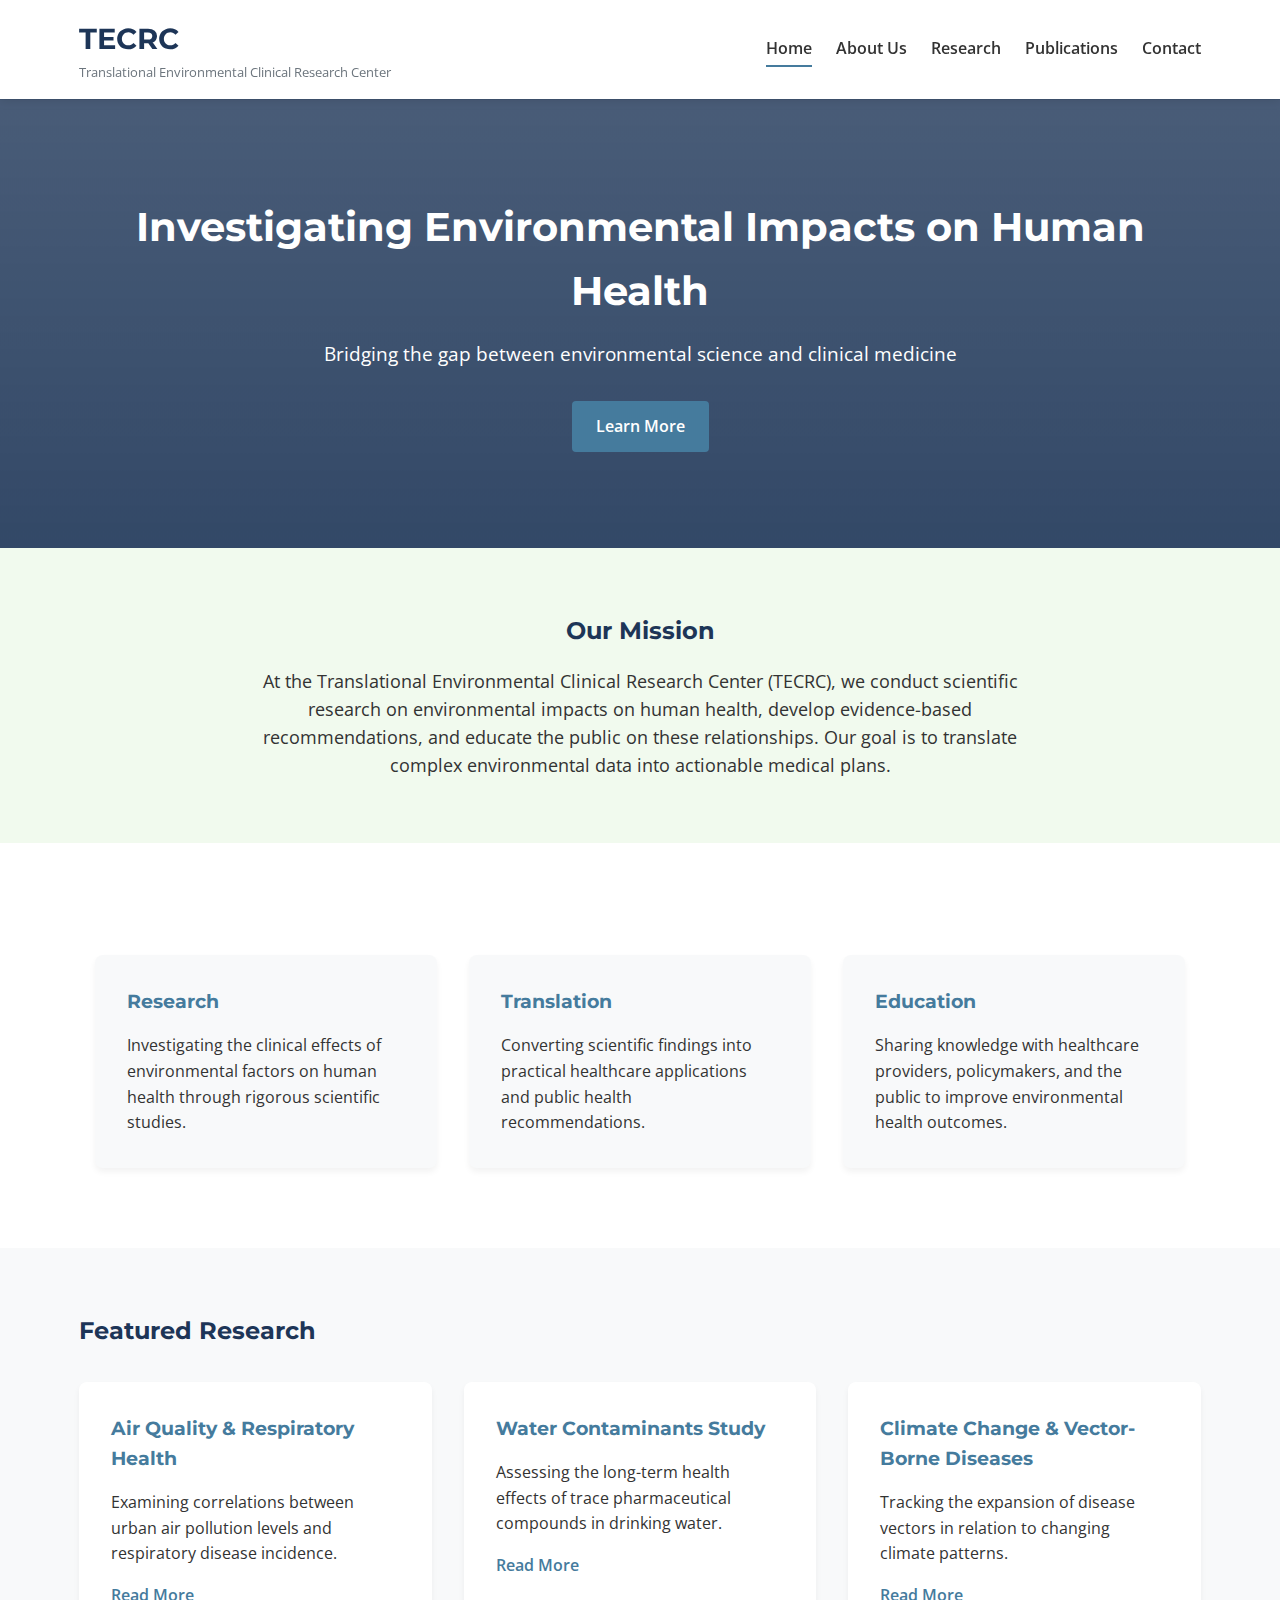
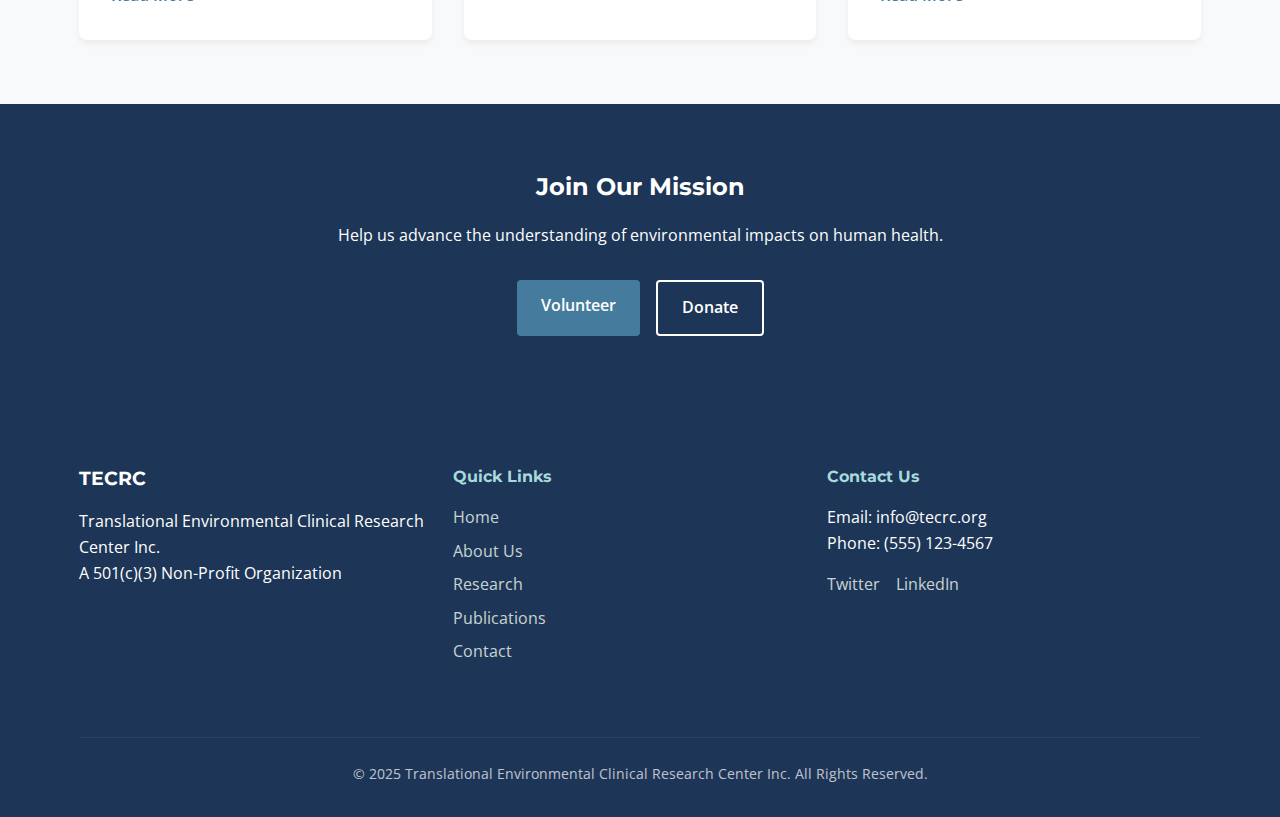
==== index.html @ ccc6c336 "html mass update" ====
<!DOCTYPE html>
<html lang="en">
<head>
    <meta charset="UTF-8">
    <meta name="viewport" content="width=device-width, initial-scale=1.0">
    <title>TECRC - Translational Environmental Clinical Research Center</title>
    <link rel="stylesheet" href="styles.css">
    <link rel="preconnect" href="https://fonts.googleapis.com">
    <link rel="preconnect" href="https://fonts.gstatic.com" crossorigin>
    <link href="https://fonts.googleapis.com/css2?family=Open+Sans:wght@400;600&family=Montserrat:wght@400;700&display=swap" rel="stylesheet">
</head>
<body>
    <header>
        <div class="container">
            <div class="logo">
                <h1>TECRC</h1>
                <p class="tagline">Translational Environmental Clinical Research Center</p>
            </div>
            <nav>
                <ul>
                    <li><a href="index.html" class="active">Home</a></li>
                    <li><a href="about.html">About Us</a></li>
                    <li><a href="research.html">Research</a></li>
                    <li><a href="publications.html">Publications</a></li>
                    <li><a href="contact.html">Contact</a></li>
                </ul>
            </nav>
        </div>
    </header>

    <section class="hero">
        <div class="container">
            <h2>Investigating Environmental Impacts on Human Health</h2>
            <p>Bridging the gap between environmental science and clinical medicine</p>
            <a href="about.html" class="btn">Learn More</a>
        </div>
    </section>

    <section class="mission">
        <div class="container">
            <h2>Our Mission</h2>
            <p>At the Translational Environmental Clinical Research Center (TECRC), we conduct scientific research on environmental impacts on human health, develop evidence-based recommendations, and educate the public on these relationships. Our goal is to translate complex environmental data into actionable medical plans.</p>
        </div>
    </section>

    <section class="features">
        <div class="container">
            <div class="feature-box">
                <div class="feature">
                    <h3>Research</h3>
                    <p>Investigating the clinical effects of environmental factors on human health through rigorous scientific studies.</p>
                </div>
                <div class="feature">
                    <h3>Translation</h3>
                    <p>Converting scientific findings into practical healthcare applications and public health recommendations.</p>
                </div>
                <div class="feature">
                    <h3>Education</h3>
                    <p>Sharing knowledge with healthcare providers, policymakers, and the public to improve environmental health outcomes.</p>
                </div>
            </div>
        </div>
    </section>

    <section class="latest-research">
        <div class="container">
            <h2>Featured Research</h2>
            <div class="research-grid">
                <div class="research-item">
                    <h3>Air Quality & Respiratory Health</h3>
                    <p>Examining correlations between urban air pollution levels and respiratory disease incidence.</p>
                    <a href="research.html#air-quality" class="read-more">Read More</a>
                </div>
                <div class="research-item">
                    <h3>Water Contaminants Study</h3>
                    <p>Assessing the long-term health effects of trace pharmaceutical compounds in drinking water.</p>
                    <a href="research.html#water-contaminants" class="read-more">Read More</a>
                </div>
                <div class="research-item">
                    <h3>Climate Change & Vector-Borne Diseases</h3>
                    <p>Tracking the expansion of disease vectors in relation to changing climate patterns.</p>
                    <a href="research.html#climate-change" class="read-more">Read More</a>
                </div>
            </div>
        </div>
    </section>

    <section class="cta">
        <div class="container">
            <h2>Join Our Mission</h2>
            <p>Help us advance the understanding of environmental impacts on human health.</p>
            <div class="cta-buttons">
                <a href="contact.html#volunteer" class="btn">Volunteer</a>
                <a href="contact.html#donate" class="btn btn-alt">Donate</a>
            </div>
        </div>
    </section>

    <footer>
        <div class="container">
            <div class="footer-content">
                <div class="footer-info">
                    <h3>TECRC</h3>
                    <p>Translational Environmental Clinical Research Center Inc.</p>
                    <p>A 501(c)(3) Non-Profit Organization</p>
                </div>
                <div class="footer-links">
                    <h4>Quick Links</h4>
                    <ul>
                        <li><a href="index.html">Home</a></li>
                        <li><a href="about.html">About Us</a></li>
                        <li><a href="research.html">Research</a></li>
                        <li><a href="publications.html">Publications</a></li>
                        <li><a href="contact.html">Contact</a></li>
                    </ul>
                </div>
                <div class="footer-contact">
                    <h4>Contact Us</h4>
                    <p>Email: info@tecrc.org</p>
                    <p>Phone: (555) 123-4567</p>
                    <div class="social-links">
                        <a href="#" target="_blank">Twitter</a>
                        <a href="#" target="_blank">LinkedIn</a>
                    </div>
                </div>
            </div>
            <div class="copyright">
                <p>&copy; 2025 Translational Environmental Clinical Research Center Inc. All Rights Reserved.</p>
            </div>
        </div>
    </footer>
</body>
</html>
---- styles.css ----
/* Main Stylesheet for TECRC Website */

/* Reset and Base Styles */
* {
    margin: 0;
    padding: 0;
    box-sizing: border-box;
}

body {
    font-family: 'Open Sans', sans-serif;
    line-height: 1.6;
    color: #333;
    background-color: #f8f9fa;
}

h1, h2, h3, h4, h5, h6 {
    font-family: 'Montserrat', sans-serif;
    margin-bottom: 1rem;
    color: #1d3557;
}

a {
    text-decoration: none;
    color: #457b9d;
    transition: color 0.3s ease;
}

a:hover {
    color: #1d3557;
}

.container {
    width: 90%;
    max-width: 1200px;
    margin: 0 auto;
    padding: 0 15px;
}

section {
    padding: 4rem 0;
}

.btn {
    display: inline-block;
    background-color: #457b9d;
    color: white;
    padding: 0.8rem 1.5rem;
    border-radius: 4px;
    font-weight: 600;
    transition: background-color 0.3s ease;
}

.btn:hover {
    background-color: #1d3557;
    color: white;
}

.btn-alt {
    background-color: transparent;
    border: 2px solid #457b9d;
    color: #457b9d;
}

.btn-alt:hover {
    background-color: #457b9d;
    color: white;
}

/* Header Styles */
header {
    background-color: white;
    box-shadow: 0 2px 10px rgba(0, 0, 0, 0.1);
    position: sticky;
    top: 0;
    z-index: 100;
}

header .container {
    display: flex;
    justify-content: space-between;
    align-items: center;
    padding: 1rem 15px;
}

.logo h1 {
    font-size: 1.8rem;
    margin-bottom: 0;
    color: #1d3557;
}

.tagline {
    font-size: 0.8rem;
    color: #6c757d;
}

nav ul {
    display: flex;
    list-style: none;
}

nav ul li {
    margin-left: 1.5rem;
}

nav ul li a {
    font-weight: 600;
    color: #333;
    padding: 0.5rem 0;
    position: relative;
}

nav ul li a:after {
    content: '';
    position: absolute;
    width: 0;
    height: 2px;
    bottom: 0;
    left: 0;
    background-color: #457b9d;
    transition: width 0.3s ease;
}

nav ul li a:hover:after, nav ul li a.active:after {
    width: 100%;
}

/* Hero Section */
.hero {
    background: linear-gradient(rgba(29, 53, 87, 0.8), rgba(29, 53, 87, 0.9)), url('images/hero-bg.jpg');
    background-size: cover;
    background-position: center;
    color: white;
    text-align: center;
    padding: 6rem 0;
}

.hero h2 {
    font-size: 2.5rem;
    margin-bottom: 1rem;
    color: white;
}

.hero p {
    font-size: 1.2rem;
    margin-bottom: 2rem;
    max-width: 700px;
    margin-left: auto;
    margin-right: auto;
}

/* Mission Section */
.mission {
    background-color: #f1faee;
    text-align: center;
}

.mission p {
    max-width: 800px;
    margin: 0 auto;
    font-size: 1.1rem;
}

/* Features Section */
.features {
    background-color: white;
}

.feature-box {
    display: flex;
    flex-wrap: wrap;
    justify-content: space-between;
    margin-top: 2rem;
}

.feature {
    flex: 1;
    min-width: 250px;
    margin: 1rem;
    padding: 2rem;
    background-color: #f8f9fa;
    border-radius: 8px;
    box-shadow: 0 4px 6px rgba(0, 0, 0, 0.05);
    transition: transform 0.3s ease, box-shadow 0.3s ease;
}

.feature:hover {
    transform: translateY(-5px);
    box-shadow: 0 6px 12px rgba(0, 0, 0, 0.1);
}

.feature h3 {
    color: #457b9d;
}

/* Latest Research Section */
.research-grid {
    display: grid;
    grid-template-columns: repeat(auto-fill, minmax(300px, 1fr));
    gap: 2rem;
    margin-top: 2rem;
}

.research-item {
    background-color: white;
    padding: 2rem;
    border-radius: 8px;
    box-shadow: 0 4px 6px rgba(0, 0, 0, 0.05);
    transition: transform 0.3s ease;
}

.research-item:hover {
    transform: translateY(-5px);
}

.research-item h3 {
    color: #457b9d;
}

.read-more {
    display: inline-block;
    margin-top: 1rem;
    font-weight: 600;
}

/* CTA Section */
.cta {
    background-color: #1d3557;
    color: white;
    text-align: center;
}

.cta h2, .cta p {
    color: white;
}

.cta p {
    margin-bottom: 2rem;
}

.cta-buttons {
    display: flex;
    justify-content: center;
    gap: 1rem;
    flex-wrap: wrap;
}

.cta .btn-alt {
    border-color: white;
    color: white;
}

.cta .btn-alt:hover {
    background-color: white;
    color: #1d3557;
}

/* Footer */
footer {
    background-color: #1d3557;
    color: white;
    padding: 4rem 0 2rem;
}

.footer-content {
    display: flex;
    flex-wrap: wrap;
    justify-content: space-between;
    margin-bottom: 2rem;
}

.footer-info, .footer-links, .footer-contact {
    flex: 1;
    min-width: 250px;
    margin-bottom: 2rem;
}

.footer-info h3 {
    color: white;
}

.footer-links h4, .footer-contact h4 {
    color: #a8dadc;
    margin-bottom: 1rem;
}

.footer-links ul {
    list-style: none;
}

.footer-links ul li {
    margin-bottom: 0.5rem;
}

.footer-links a, .social-links a {
    color: #f1faee;
    opacity: 0.8;
    transition: opacity 0.3s ease;
}

.footer-links a:hover, .social-links a:hover {
    opacity: 1;
}

.social-links {
    display: flex;
    gap: 1rem;
    margin-top: 1rem;
}

.copyright {
    text-align: center;
    border-top: 1px solid rgba(255, 255, 255, 0.1);
    padding-top: 1.5rem;
    font-size: 0.9rem;
    opacity: 0.7;
}

/* Responsive Styles */
@media (max-width: 768px) {
    header .container {
        flex-direction: column;
        text-align: center;
    }
    
    nav ul {
        margin-top: 1rem;
        justify-content: center;
    }
    
    nav ul li {
        margin: 0 0.75rem;
    }
    
    .hero h2 {
        font-size: 2rem;
    }
    
    .feature-box {
        flex-direction: column;
    }
    
    .feature {
        margin: 1rem 0;
    }
}

@media (max-width: 480px) {
    nav ul {
        flex-wrap: wrap;
    }
    
    nav ul li {
        margin: 0.5rem;
    }
    
    .hero {
        padding: 4rem 0;
    }
    
    .hero h2 {
        font-size: 1.8rem;
    }
    
    .hero p {
        font-size: 1rem;
    }
}
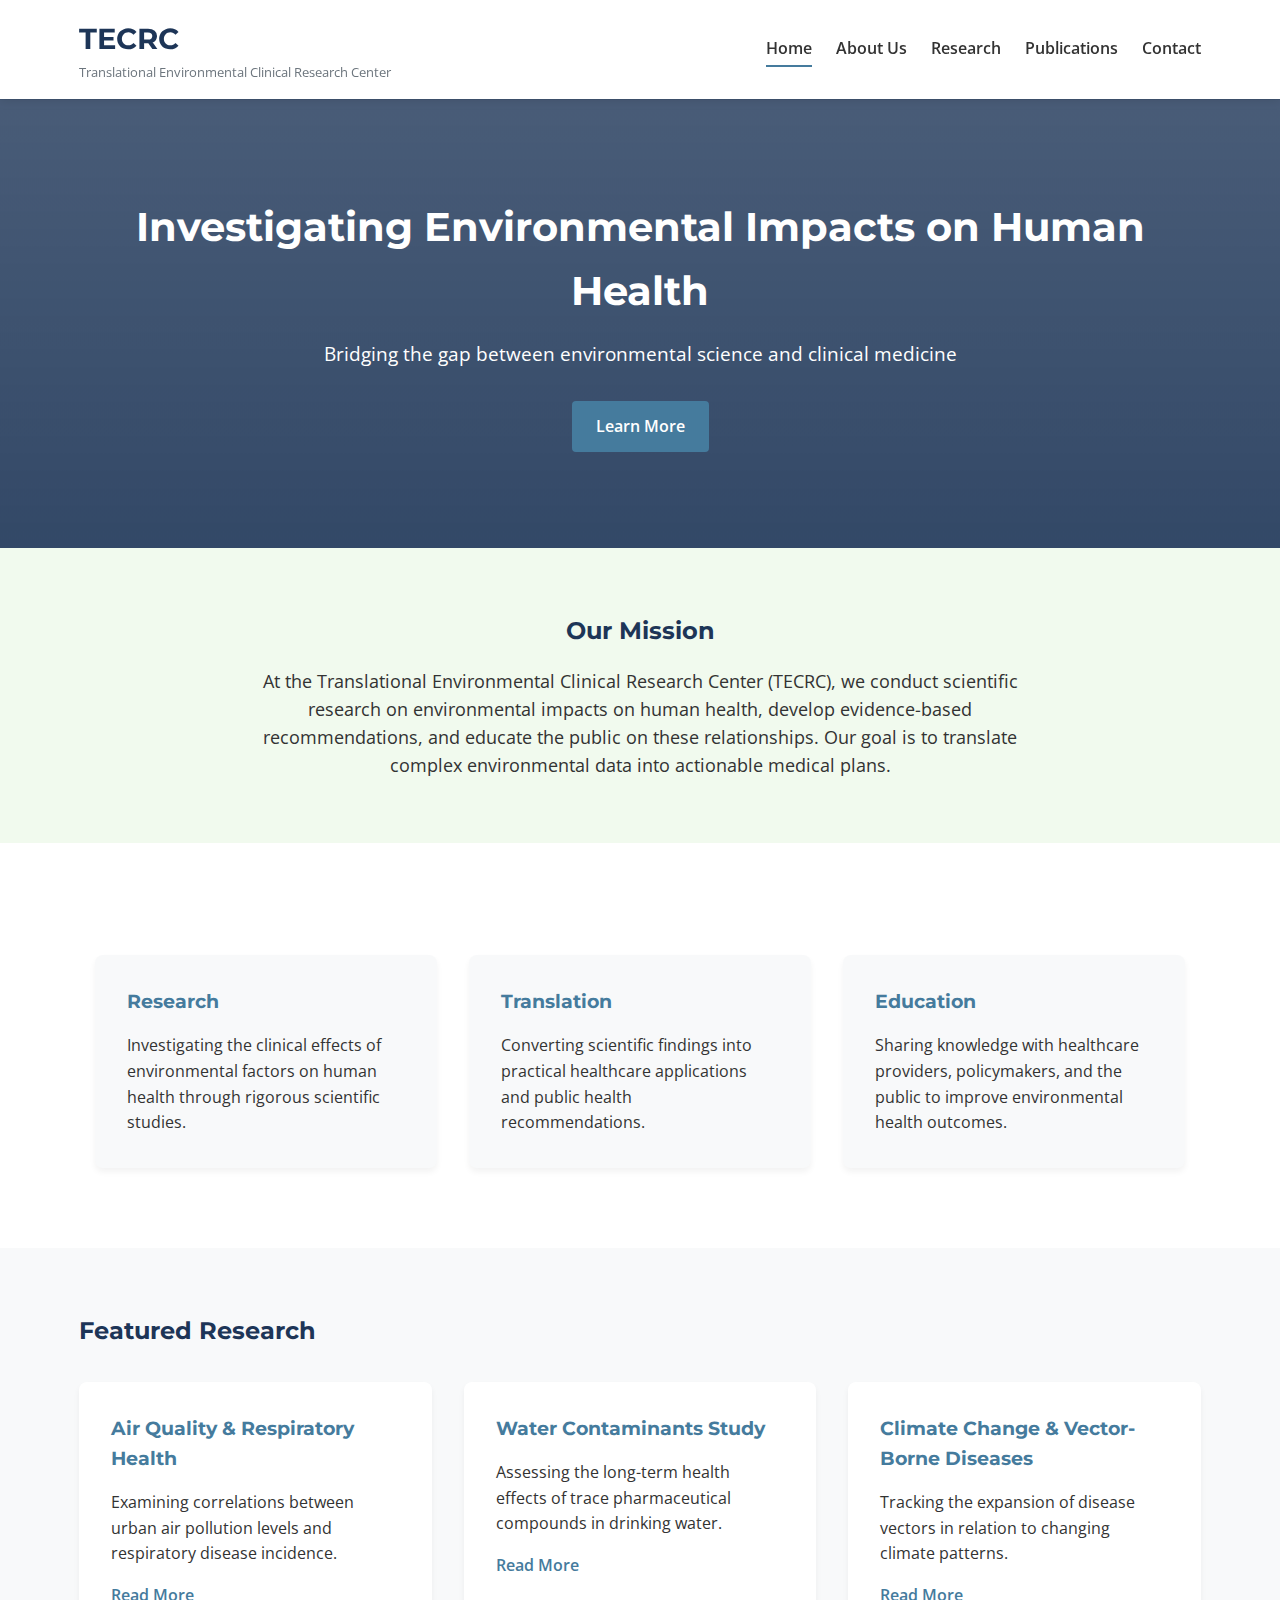
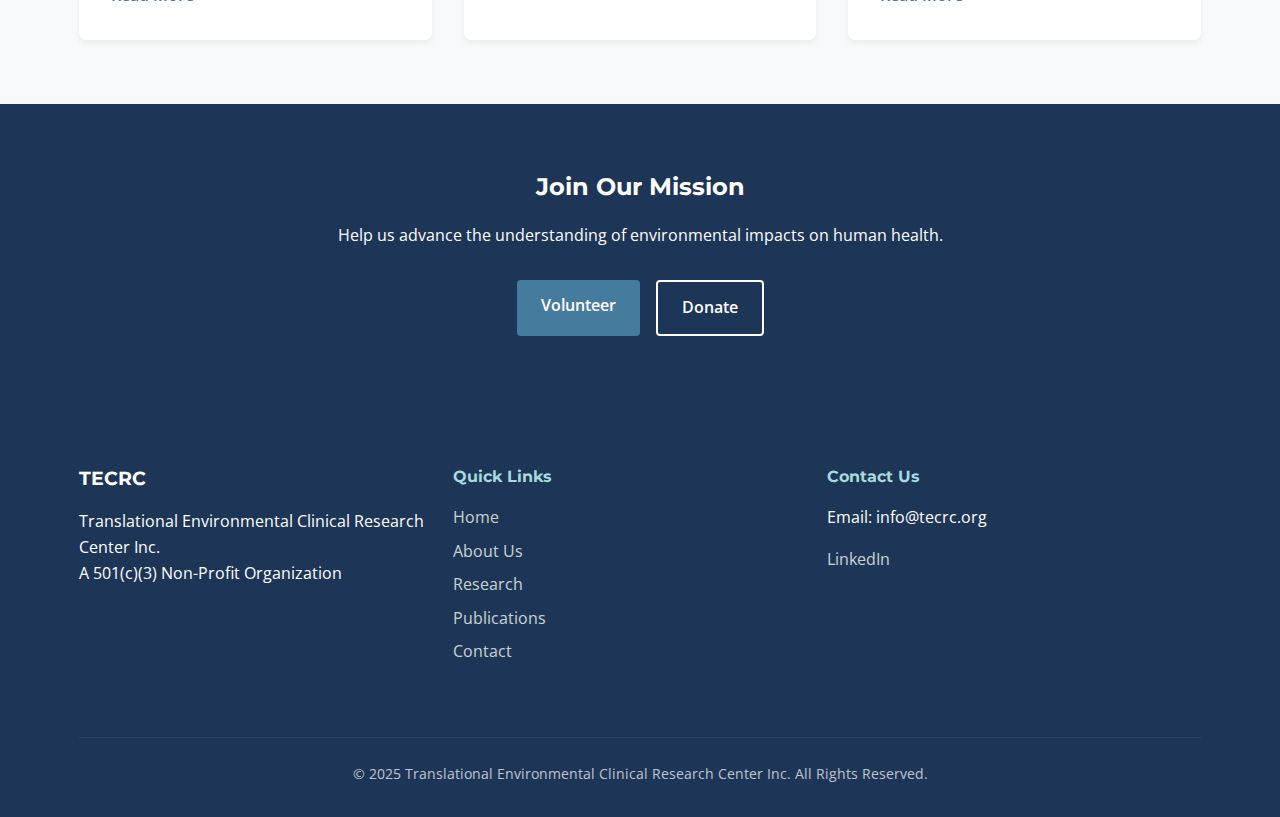
==== commit 9df6386c: "remove phone" ====
--- a/index.html
+++ b/index.html
@@ -117,9 +117,7 @@
                 <div class="footer-contact">
                     <h4>Contact Us</h4>
                     <p>Email: info@tecrc.org</p>
-                    <p>Phone: (555) 123-4567</p>
                     <div class="social-links">
-                        <a href="#" target="_blank">Twitter</a>
                         <a href="#" target="_blank">LinkedIn</a>
                     </div>
                 </div>
@@ -129,5 +127,7 @@
             </div>
         </div>
     </footer>
+
+    <script src="scripts.js"></script>
 </body>
 </html>--- a/styles.css
+++ b/styles.css
@@ -365,4 +365,147 @@
     .hero p {
         font-size: 1rem;
     }
+}
+
+/* Team Member Card - Fixed CSS */
+.team-grid {
+    display: grid;
+    grid-template-columns: repeat(auto-fill, minmax(250px, 1fr));
+    gap: 2rem;
+}
+
+.team-member {
+    background: #fff;
+    border-radius: 8px;
+    overflow: hidden;
+    box-shadow: 0 4px 8px rgba(0, 0, 0, 0.05);
+    transition: transform 0.3s ease, box-shadow 0.3s ease;
+    display: flex;
+    flex-direction: column;
+}
+
+.team-member:hover {
+    transform: translateY(-5px);
+    box-shadow: 0 8px 16px rgba(0, 0, 0, 0.1);
+}
+
+/* Fixed image container */
+.member-image {
+    width: 100%;
+    height: 250px; /* Fixed height */
+    overflow: hidden;
+    position: relative; /* Enables proper positioning of the image */
+}
+
+.member-image img {
+    width: 100%;
+    height: 100%;
+    object-fit: cover;
+    object-position: center top; /* Focus on face */
+}
+
+/* Team Member Information */
+.member-info {
+    padding: 1.5rem;
+    flex-grow: 1; /* Allow info section to grow and fill available space */
+    display: flex;
+    flex-direction: column;
+}
+
+.member-info h3 {
+    color: #1d3557;
+    margin-bottom: 0.5rem;
+}
+
+.member-title {
+    color: #457b9d;
+    font-weight: 600;
+    margin-bottom: 1rem;
+}
+
+.member-info p {
+    margin-bottom: 1rem;
+    flex-grow: 1; /* Let this paragraph grow to push links to bottom */
+}
+
+.member-links {
+    margin-top: auto; /* Pushes links to bottom */
+}
+
+.member-links a {
+    display: inline-block;
+    margin-right: 0.5rem;
+}
+
+/* Responsive adjustments */
+@media (max-width: 768px) {
+    .team-grid {
+        grid-template-columns: repeat(auto-fill, minmax(220px, 1fr));
+    }
+    
+    .member-image {
+        height: 200px; /* Slightly smaller height on medium screens */
+    }
+}
+
+@media (max-width: 480px) {
+    .team-grid {
+        grid-template-columns: 1fr;
+    }
+    
+    .member-image {
+        height: 300px; /* Larger height on mobile for better visibility */
+    }
+}
+
+/* Add these styles to your additional-styles.css file */
+
+/* Fix for oversized contact phone icon */
+img[src*="phone-icon"], 
+img[src*="phone.svg"],
+.contact-icon img {
+    max-width: 24px;
+    height: auto;
+    vertical-align: middle;
+}
+
+/* Targeting the specific large phone icon in the contact page */
+.location-section img[alt*="phone"],
+img[src*="phone-icon.svg"] {
+    max-width: 120px; /* Reduced from default size */
+    height: auto;
+    margin: 0 auto;
+}
+
+/* Set appropriate sizes for standard touch targets according to accessibility guidelines */
+.phone-icon-container {
+    display: inline-block;
+    width: 44px; /* 44px is the recommended minimum size for touch targets */
+    height: 44px;
+    border-radius: 50%;
+    background-color: #f8f9fa;
+    display: flex;
+    align-items: center;
+    justify-content: center;
+    margin: 0 auto 1rem;
+}
+
+.phone-icon-container img {
+    width: 24px; /* Standard icon size according to 4px grid system */
+    height: 24px;
+}
+
+/* For the large circular phone icon container */
+.contact-circular-icon {
+    width: 80px; /* Reduced size for better proportion */
+    height: 80px;
+    margin: 0 auto 1.5rem;
+    display: flex;
+    justify-content: center;
+    align-items: center;
+}
+
+.contact-circular-icon img {
+    max-width: 40px;
+    height: auto;
 }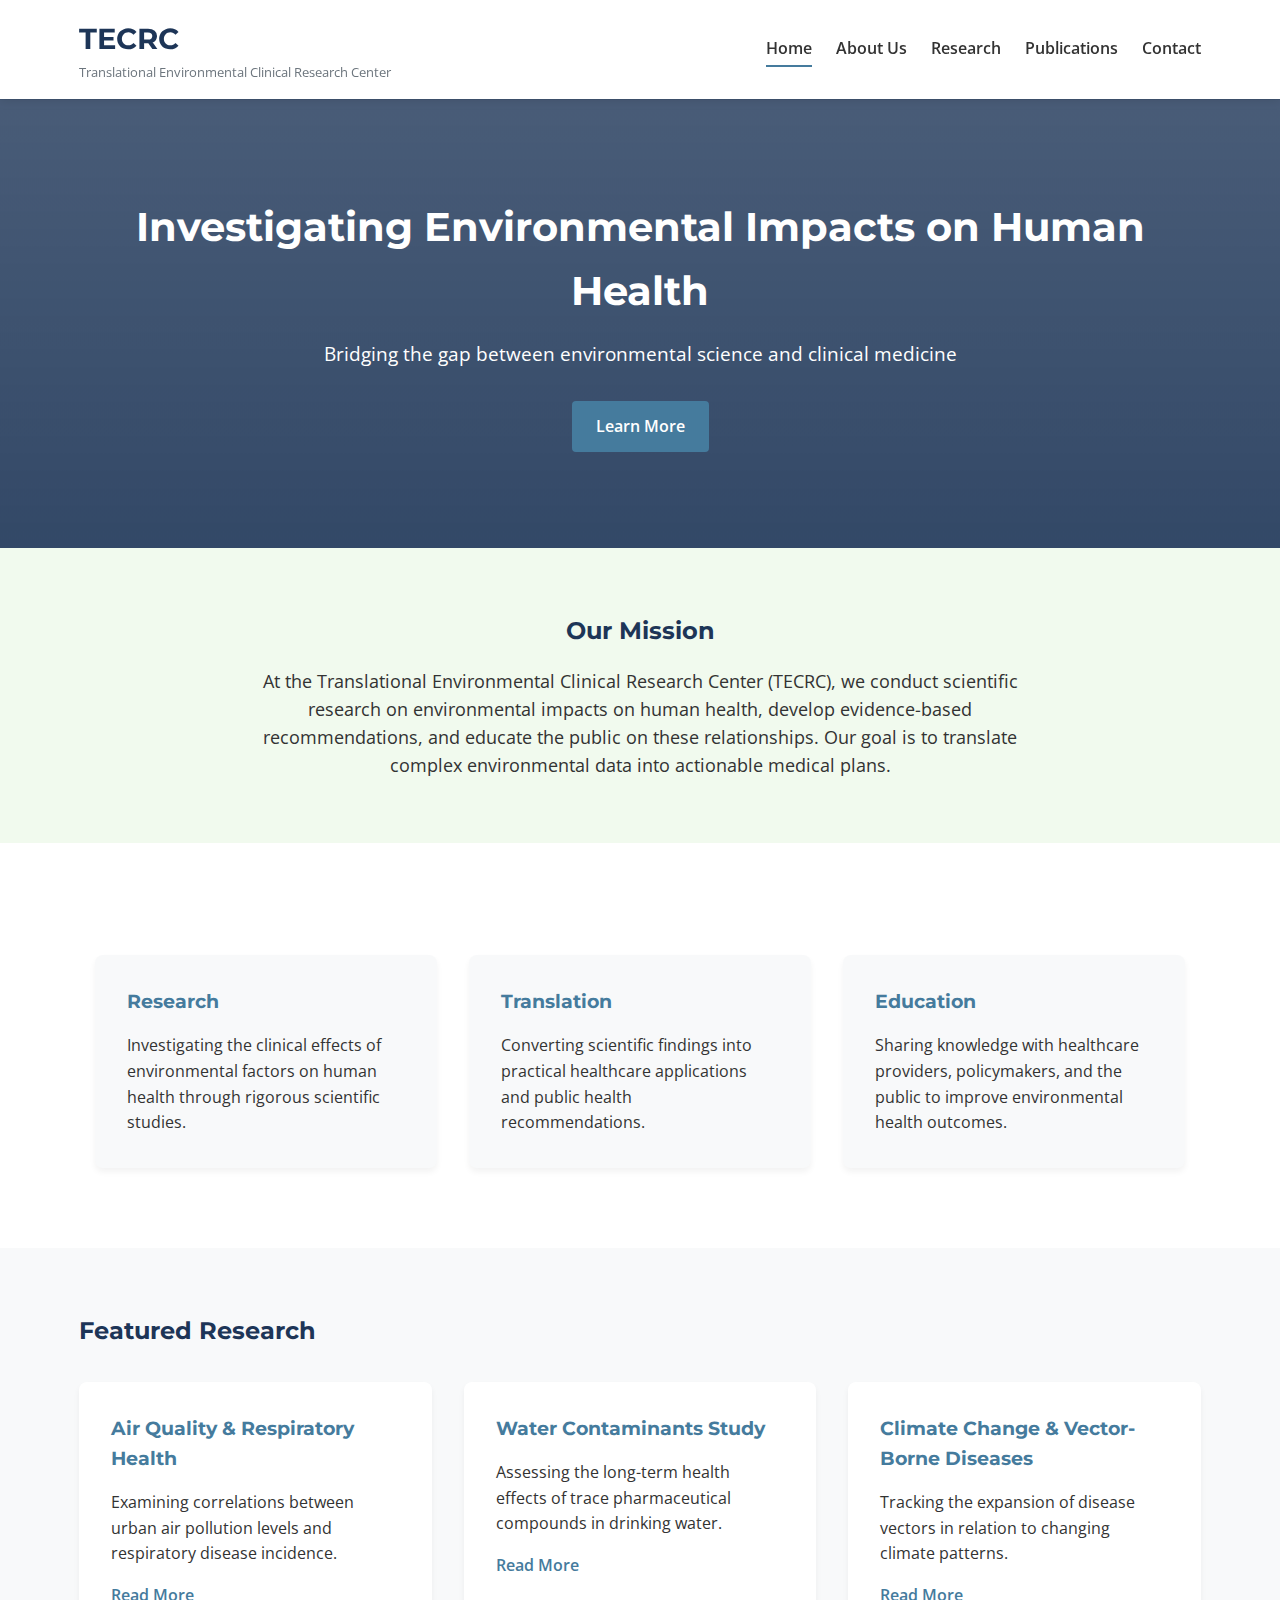
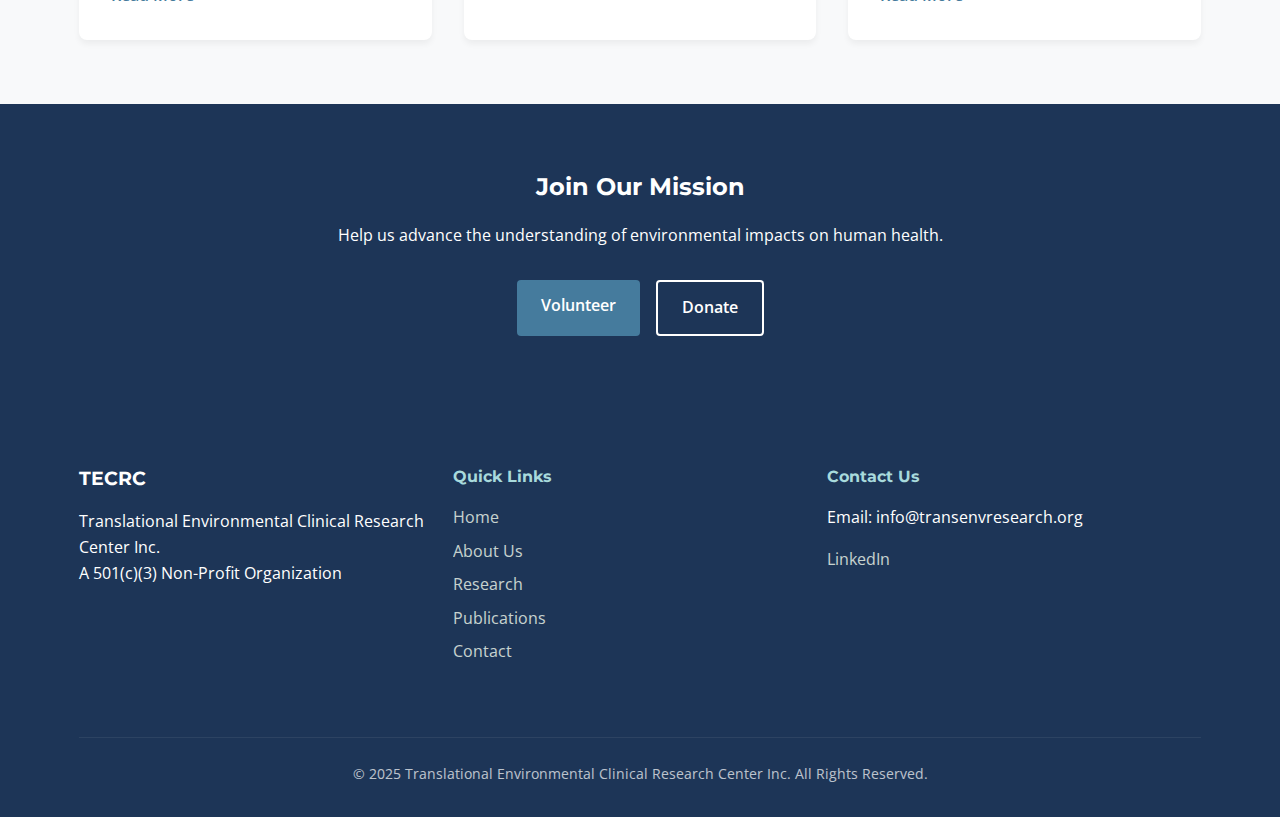
==== commit fbe6df36: "update email" ====
--- a/index.html
+++ b/index.html
@@ -116,7 +116,7 @@
                 </div>
                 <div class="footer-contact">
                     <h4>Contact Us</h4>
-                    <p>Email: info@tecrc.org</p>
+                    <p>Email: info@transenvresearch.org</p>
                     <div class="social-links">
                         <a href="#" target="_blank">LinkedIn</a>
                     </div>
